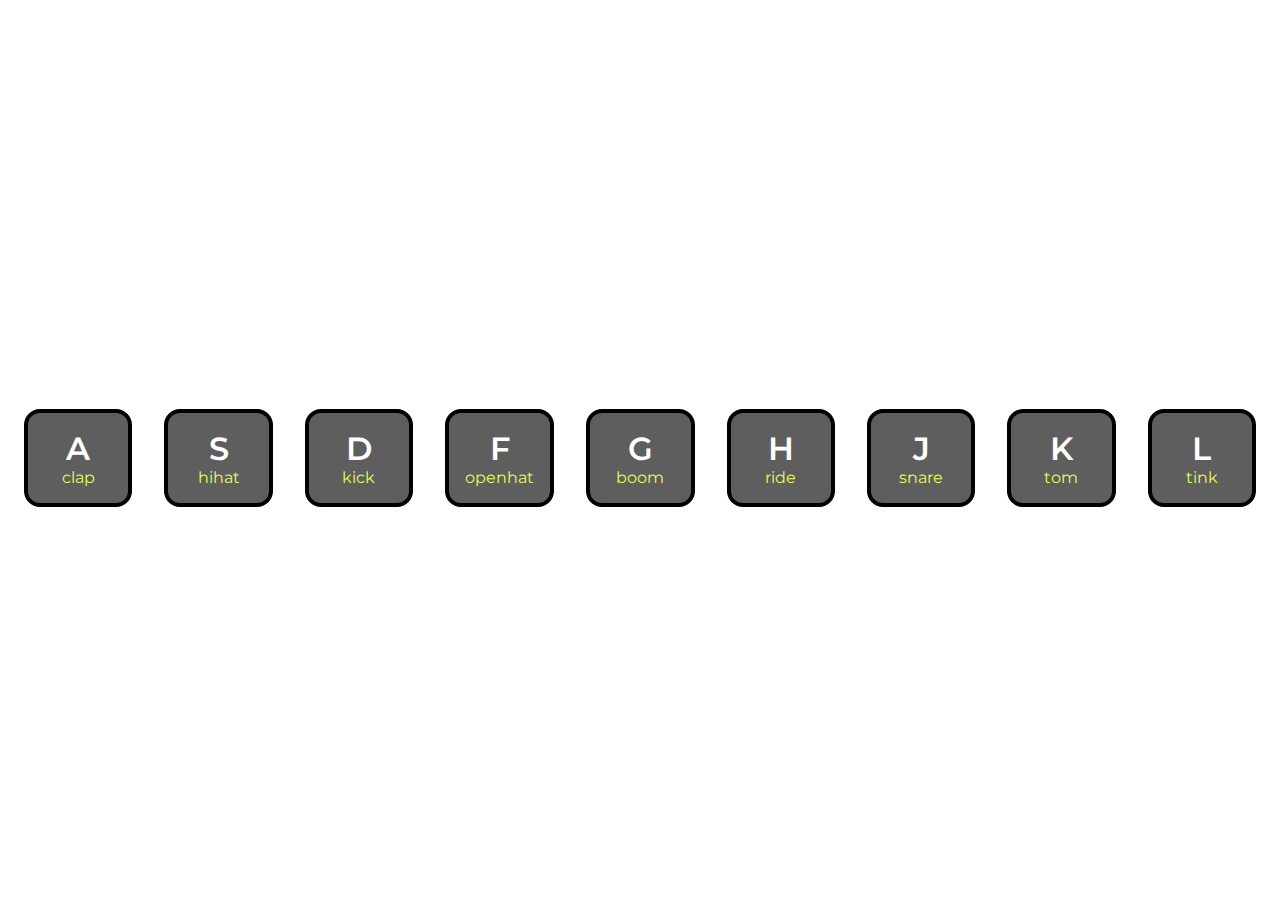
==== 01- javascript drum kit/index.html @ fc9f494e "added audio" ====
<!DOCTYPE html>
<html lang="en">
<head>
    <meta charset="UTF-8">
    <meta http-equiv="X-UA-Compatible" content="IE=edge">
    <meta name="viewport" content="width=device-width, initial-scale=1.0">
    <title>Javascript Drum Kit | JS 30</title>
    <link rel="stylesheet" href="style.css">
</head>
<body>
    <div class="container">
        <div class="keys" data-key="65">
            <span class="key-name">A</span>
            <span class="type">clap</span>
        </div>
        <div class="keys" data-key="83">
            <span class="key-name">S</span>
            <span class="type">hihat</span>
        </div>
        <div class="keys" data-key="68">
            <span class="key-name">D</span>
            <span class="type">kick</span>
        </div>
        <div class="keys" data-key="70">
            <span class="key-name">F</span>
            <span class="type">openhat</span>
        </div>
        <div class="keys" data-key="71">
            <span class="key-name">G</span>
            <span class="type">boom</span>
        </div>
        <div class="keys" data-key="72">
            <span class="key-name">H</span>
            <span class="type">ride</span>
        </div>
        <div class="keys" data-key="74">
            <span class="key-name">J</span>
            <span class="type">snare</span>
        </div>
        <div class="keys" data-key="75">
            <span class="key-name">K</span>
            <span class="type">tom</span>
        </div>
        <div class="keys" data-key="76">
            <span class="key-name">L</span>
            <span class="type">tink</span>
        </div>
    </div>

    <script src="script.js"></script>
</body>
</html>
---- 01- javascript drum kit/style.css ----
@import url('https://fonts.googleapis.com/css2?family=Montserrat&display=swap');

*{
    margin: none;
    padding: none;
    box-sizing: border-box;
}

body{
    background-image: url("https://images.unsplash.com/photo-1457523054379-8d03ab9fc2aa?ixlib=rb-1.2.1&ixid=MnwxMjA3fDB8MHxwaG90by1wYWdlfHx8fGVufDB8fHx8&auto=format&fit=crop&w=870&q=80");
    background-repeat: no-repeat;
    background-size: cover;
    font-family: 'Montserrat', sans-serif;
    overflow-y: hidden;
}

.container{
    display: flex;
    height: 100vh;
    justify-content: center;
    align-items: center;
}

.keys{
    border: 0.3rem solid black;
    width: 7rem;
    padding: 1rem;
    margin: 0 1rem;
    background: rgba(26, 25, 25, 0.699);
    text-align: center;    
    border-radius: 1rem;
}

.key-name{
    font-size: 2rem;
    color: #fff;
    font-weight: 600;
}

.type{
    display:block;
    color: #e3fc55;
}

.animate{
    animation: highlight ease-out .3s 1;
}

@keyframes highlight {
    0%{
        transform: scale(1);
        border-color: #e3fc55;
        box-shadow: 0 0 10px #e3fc55;
    }
    50% {
        transform: scale(1.2);
        border-color:#e3fc55;
        box-shadow: 0 0 10px #e3fc55;
    }
    100% {
        transform: scale(1.3);
        border-color:#e3fc55;
        box-shadow: 0 0 10px #e3fc55;
    }
}
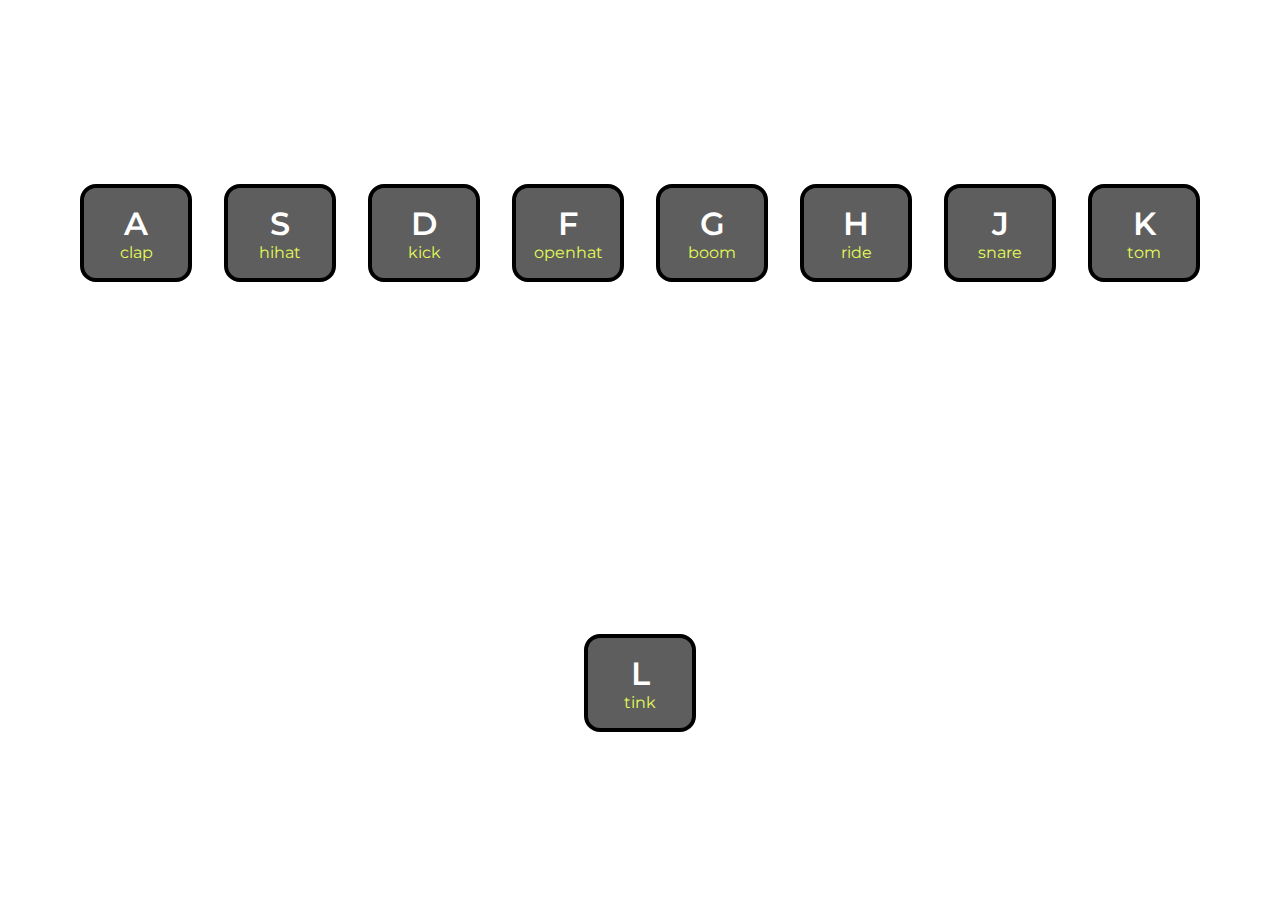
==== commit ace76938: "play sound on click" ====
--- a/01- javascript drum kit/index.html
+++ b/01- javascript drum kit/index.html
@@ -6,6 +6,7 @@
     <meta name="viewport" content="width=device-width, initial-scale=1.0">
     <title>Javascript Drum Kit | JS 30</title>
     <link rel="stylesheet" href="style.css">
+    <link rel="icon" type="image/gif" href="https://stickercommunity.com/uploads/main/18-11-2020-06-59-50-abc0.webp">
 </head>
 <body>
     <div class="container">
--- a/01- javascript drum kit/style.css
+++ b/01- javascript drum kit/style.css
@@ -16,6 +16,7 @@
 
 .container{
     display: flex;
+    flex-wrap: wrap;
     height: 100vh;
     justify-content: center;
     align-items: center;
@@ -29,6 +30,7 @@
     background: rgba(26, 25, 25, 0.699);
     text-align: center;    
     border-radius: 1rem;
+    cursor: pointer;
 }
 
 .key-name{
